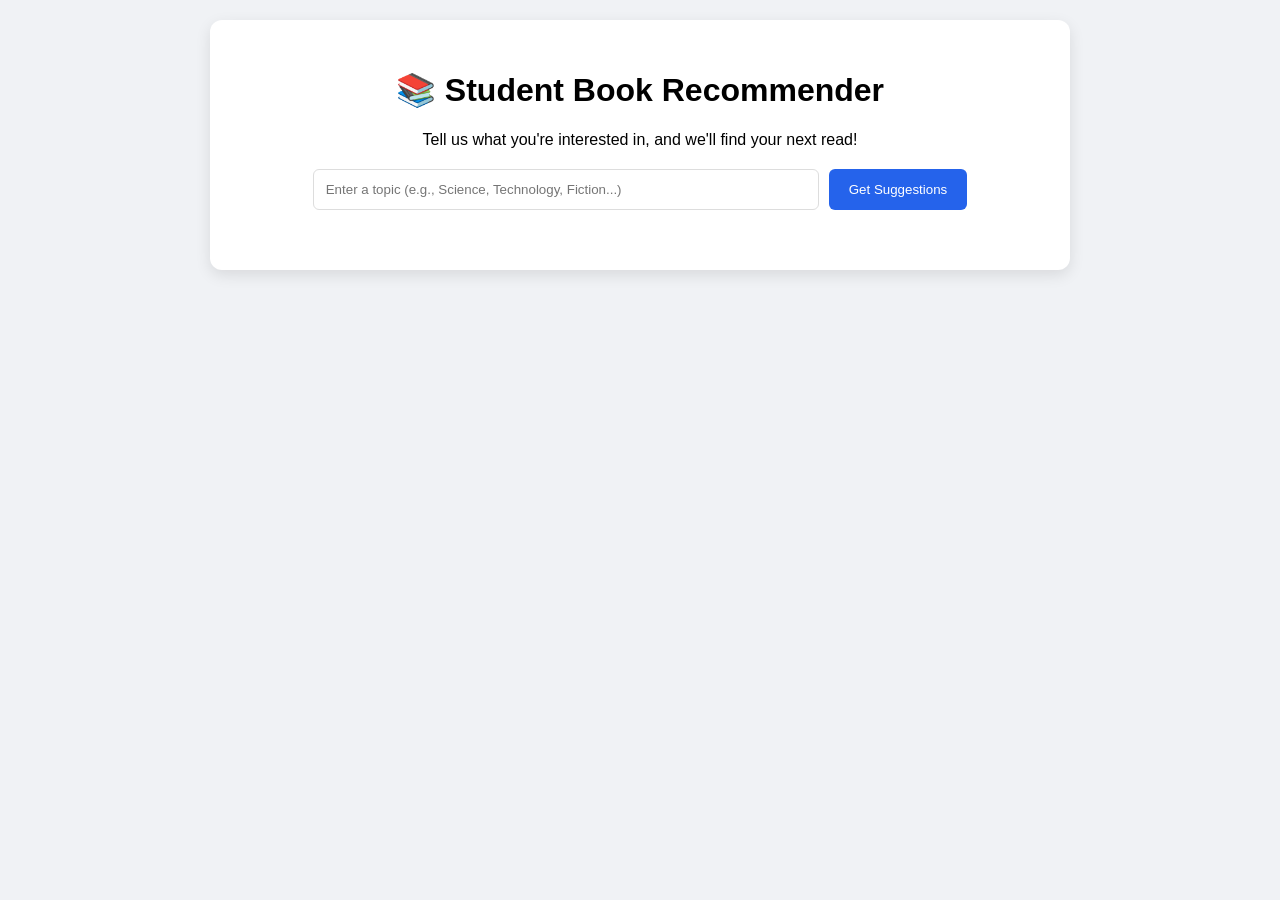
==== index.html @ beed2631 "Add files via upload" ====
<!DOCTYPE html>
<html lang="en">
<head>
    <meta charset="UTF-8">
    <meta name="viewport" content="width=device-width, initial-scale=1.0">
    <title>Student Book Recommender</title>
    <link rel="stylesheet" href="styles.css">
</head>
<body>
    <div class="container">
        <header>
            <h1>📚 Student Book Recommender</h1>
            <p>Tell us what you're interested in, and we'll find your next read!</p>
        </header>

        <div class="search-section">
            <input type="text" id="interestInput" placeholder="Enter a topic (e.g., Science, Technology, Fiction...)">
            <button onclick="getRecommendations()">Get Suggestions</button>
        </div>

        <div id="results" class="results-grid">
            <!-- Recommendations will appear here -->
        </div>
    </div>
    <script src="app.js"></script>
</body>
</html>
---- styles.css ----
body {
    font-family: 'Segoe UI', sans-serif;
    background-color: #f0f2f5;
    margin: 0;
    padding: 20px;
    display: flex;
    justify-content: center;
}

.container {
    max-width: 800px;
    width: 100%;
    background: white;
    padding: 30px;
    border-radius: 12px;
    box-shadow: 0 5px 15px rgba(0,0,0,0.1);
}

header { text-align: center; margin-bottom: 20px; }

.search-section {
    display: flex;
    justify-content: center;
    gap: 10px;
    margin-bottom: 30px;
}

input {
    padding: 12px;
    width: 60%;
    border: 1px solid #ddd;
    border-radius: 6px;
}

button {
    padding: 12px 20px;
    background-color: #2563eb;
    color: white;
    border: none;
    border-radius: 6px;
    cursor: pointer;
}

button:hover { background-color: #1d4ed8; }

.results-grid {
    display: grid;
    grid-template-columns: repeat(auto-fit, minmax(250px, 1fr));
    gap: 20px;
}

.card {
    background: #f9fafb;
    padding: 15px;
    border-left: 5px solid #2563eb;
    border-radius: 6px;
    box-shadow: 0 2px 4px rgba(0,0,0,0.05);
}
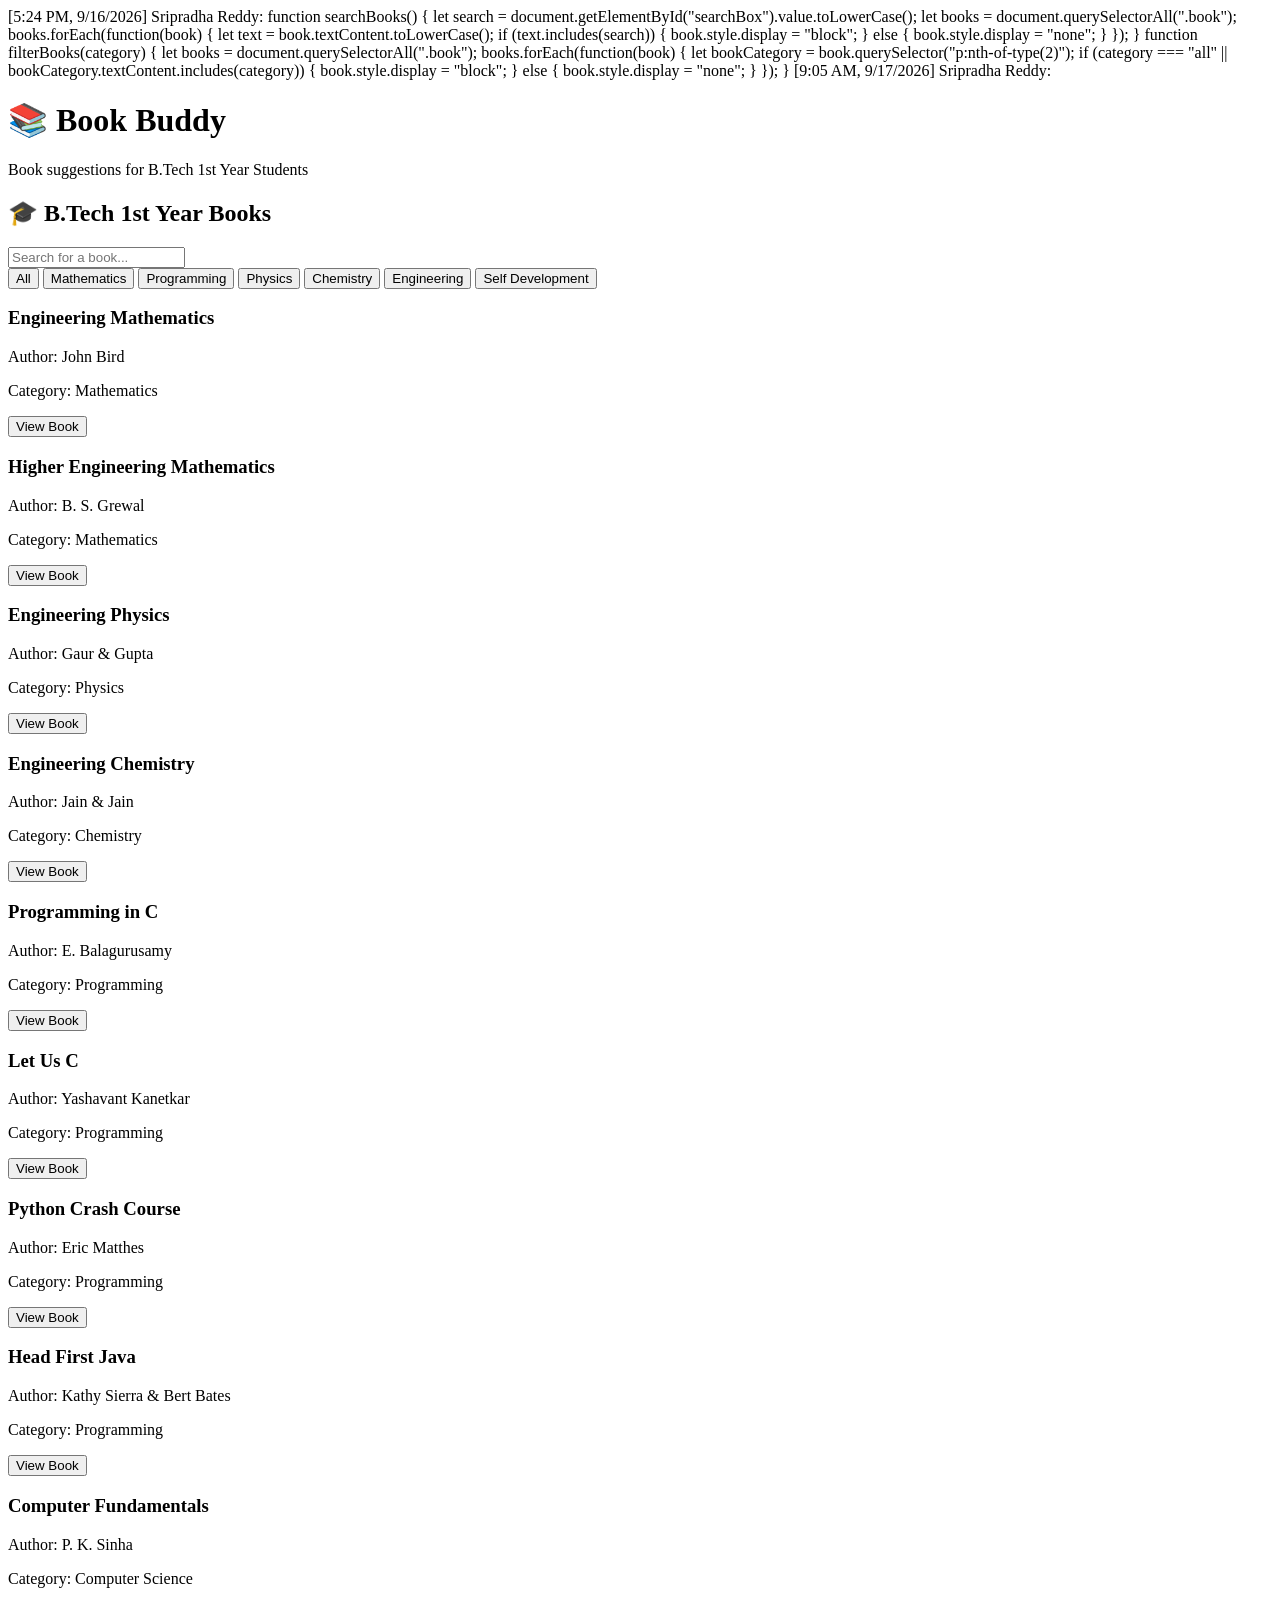
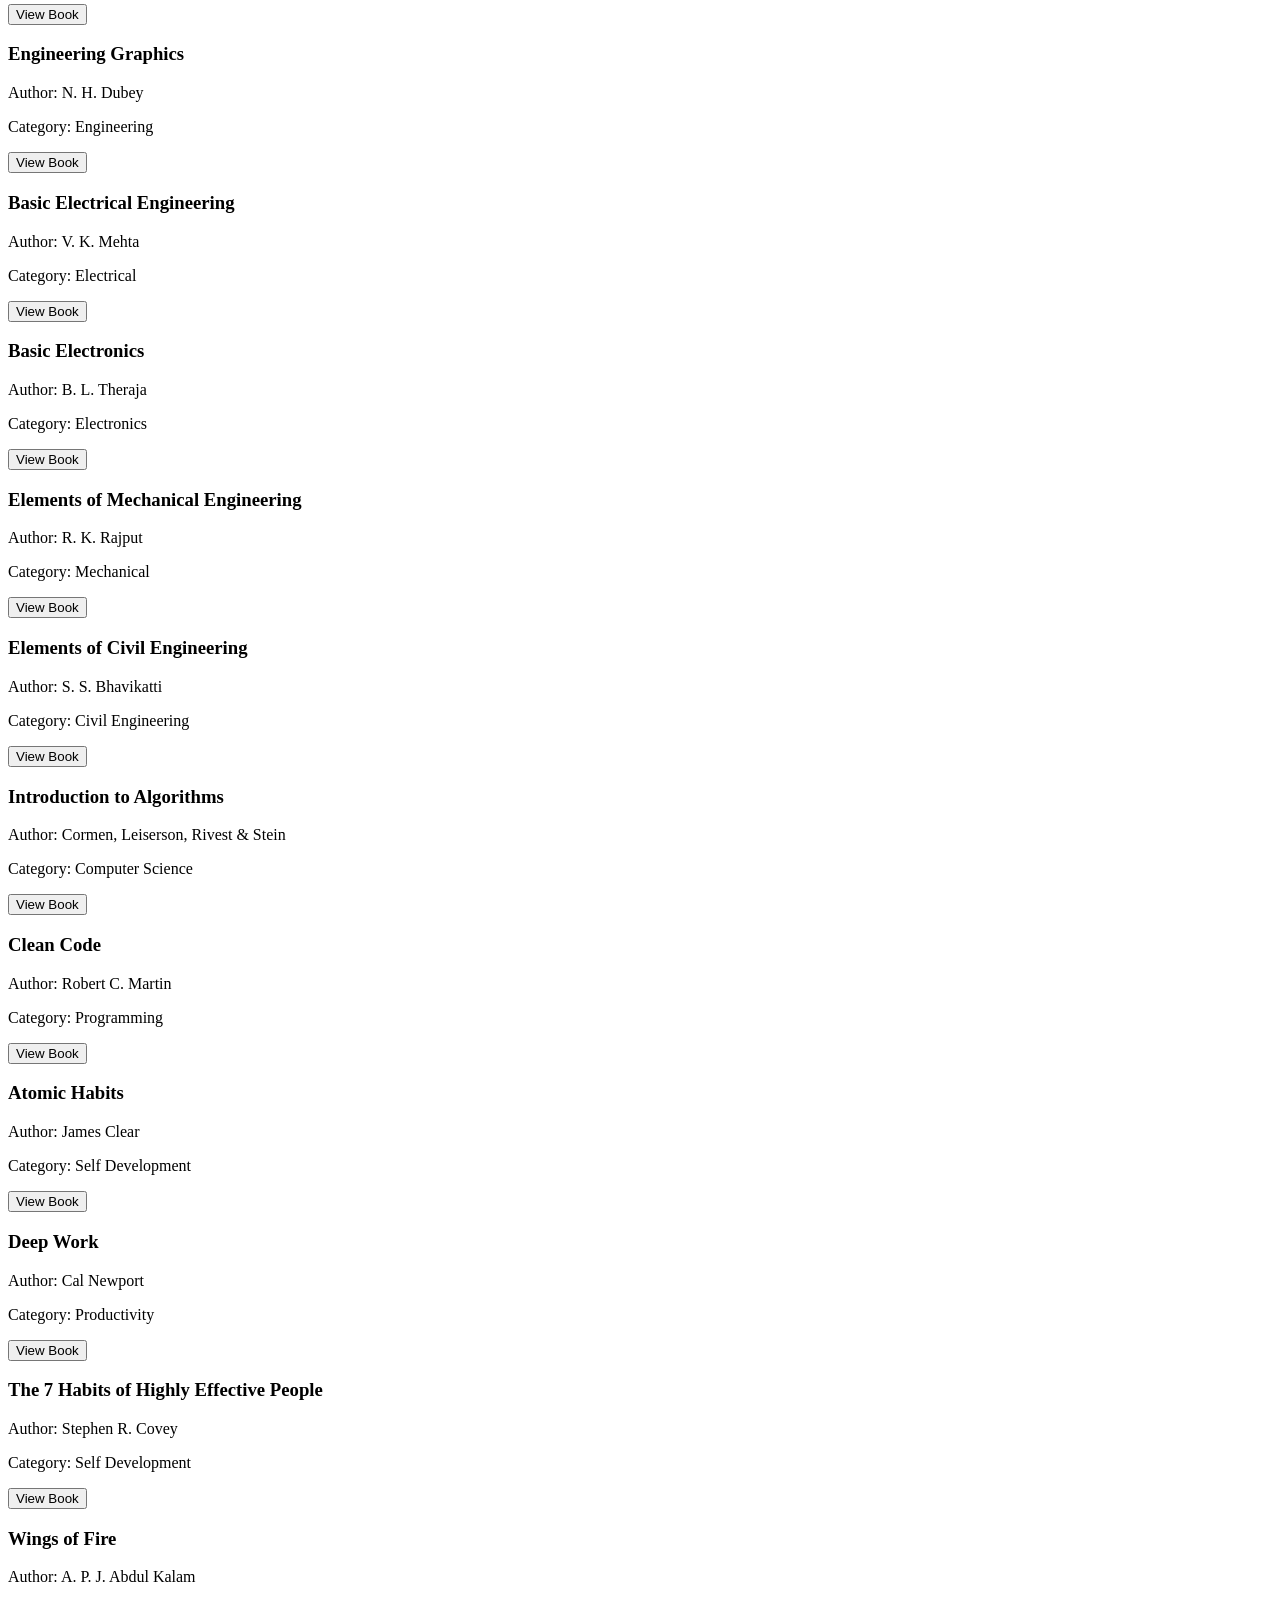
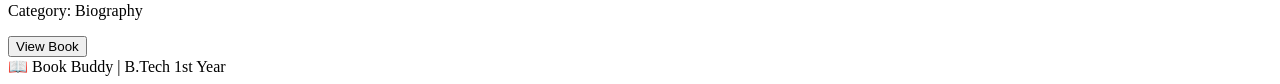
==== commit 596cb0ab: "Revise title and implement book search/filter features Updated the title and header for the Book Bud" ====
--- a/index.html
+++ b/index.html
@@ -1,27 +1,217 @@
-<!DOCTYPE html>
-<html lang="en">
+[5:24 PM, 9/16/2026] Sripradha Reddy: function searchBooks() {
+    let search = document.getElementById("searchBox").value.toLowerCase();
+    let books = document.querySelectorAll(".book");
+
+    books.forEach(function(book) {
+        let text = book.textContent.toLowerCase();
+
+        if (text.includes(search)) {
+            book.style.display = "block";
+        } else {
+            book.style.display = "none";
+        }
+    });
+}
+
+function filterBooks(category) {
+    let books = document.querySelectorAll(".book");
+
+    books.forEach(function(book) {
+        let bookCategory = book.querySelector("p:nth-of-type(2)");
+
+        if (category === "all" || bookCategory.textContent.includes(category)) {
+            book.style.display = "block";
+        } else {
+            book.style.display = "none";
+        }
+    });
+}
+[9:05 AM, 9/17/2026] Sripradha Reddy: <!DOCTYPE html>
+<html>
 <head>
-    <meta charset="UTF-8">
-    <meta name="viewport" content="width=device-width, initial-scale=1.0">
-    <title>Student Book Recommender</title>
-    <link rel="stylesheet" href="styles.css">
+    <title>Book Buddy</title>
+    <link rel="stylesheet" href="style.css">
 </head>
+
 <body>
-    <div class="container">
-        <header>
-            <h1>📚 Student Book Recommender</h1>
-            <p>Tell us what you're interested in, and we'll find your next read!</p>
-        </header>
-
-        <div class="search-section">
-            <input type="text" id="interestInput" placeholder="Enter a topic (e.g., Science, Technology, Fiction...)">
-            <button onclick="getRecommendations()">Get Suggestions</button>
-        </div>
-
-        <div id="results" class="results-grid">
-            <!-- Recommendations will appear here -->
-        </div>
+
+<header>
+    <h1>📚 Book Buddy</h1>
+    <p>Book suggestions for B.Tech 1st Year Students</p>
+</header>
+
+<main>
+
+    <h2>🎓 B.Tech 1st Year Books</h2>
+
+    <input
+        type="text"
+        id="searchBox"
+        placeholder="Search for a book..."
+        onkeyup="searchBooks()"
+    >
+
+    <div class="categories">
+        <button onclick="filterBooks('all')">All</button>
+        <button onclick="filterBooks('Mathematics')">Mathematics</button>
+        <button onclick="filterBooks('Programming')">Programming</button>
+        <button onclick="filterBooks('Physics')">Physics</button>
+        <button onclick="filterBooks('Chemistry')">Chemistry</button>
+        <button onclick="filterBooks('Engineering')">Engineering</button>
+        <button onclick="filterBooks('Self Development')">Self Development</button>
     </div>
-    <script src="app.js"></script>
+
+    <div class="books">
+
+        <div class="book">
+            <h3>Engineering Mathematics</h3>
+            <p>Author: John Bird</p>
+            <p>Category: Mathematics</p>
+            <button>View Book</button>
+        </div>
+
+        <div class="book">
+            <h3>Higher Engineering Mathematics</h3>
+            <p>Author: B. S. Grewal</p>
+            <p>Category: Mathematics</p>
+            <button>View Book</button>
+        </div>
+
+        <div class="book">
+            <h3>Engineering Physics</h3>
+            <p>Author: Gaur & Gupta</p>
+            <p>Category: Physics</p>
+            <button>View Book</button>
+        </div>
+
+        <div class="book">
+            <h3>Engineering Chemistry</h3>
+            <p>Author: Jain & Jain</p>
+            <p>Category: Chemistry</p>
+            <button>View Book</button>
+        </div>
+
+        <div class="book">
+            <h3>Programming in C</h3>
+            <p>Author: E. Balagurusamy</p>
+            <p>Category: Programming</p>
+            <button>View Book</button>
+        </div>
+
+        <div class="book">
+            <h3>Let Us C</h3>
+            <p>Author: Yashavant Kanetkar</p>
+            <p>Category: Programming</p>
+            <button>View Book</button>
+        </div>
+
+        <div class="book">
+            <h3>Python Crash Course</h3>
+            <p>Author: Eric Matthes</p>
+            <p>Category: Programming</p>
+            <button>View Book</button>
+        </div>
+
+        <div class="book">
+            <h3>Head First Java</h3>
+            <p>Author: Kathy Sierra & Bert Bates</p>
+            <p>Category: Programming</p>
+            <button>View Book</button>
+        </div>
+
+        <div class="book">
+            <h3>Computer Fundamentals</h3>
+            <p>Author: P. K. Sinha</p>
+            <p>Category: Computer Science</p>
+            <button>View Book</button>
+        </div>
+
+        <div class="book">
+            <h3>Engineering Graphics</h3>
+            <p>Author: N. H. Dubey</p>
+            <p>Category: Engineering</p>
+            <button>View Book</button>
+        </div>
+
+        <div class="book">
+            <h3>Basic Electrical Engineering</h3>
+            <p>Author: V. K. Mehta</p>
+            <p>Category: Electrical</p>
+            <button>View Book</button>
+        </div>
+
+        <div class="book">
+            <h3>Basic Electronics</h3>
+            <p>Author: B. L. Theraja</p>
+            <p>Category: Electronics</p>
+            <button>View Book</button>
+        </div>
+
+        <div class="book">
+            <h3>Elements of Mechanical Engineering</h3>
+            <p>Author: R. K. Rajput</p>
+            <p>Category: Mechanical</p>
+            <button>View Book</button>
+        </div>
+
+        <div class="book">
+            <h3>Elements of Civil Engineering</h3>
+            <p>Author: S. S. Bhavikatti</p>
+            <p>Category: Civil Engineering</p>
+            <button>View Book</button>
+        </div>
+
+        <div class="book">
+            <h3>Introduction to Algorithms</h3>
+            <p>Author: Cormen, Leiserson, Rivest & Stein</p>
+            <p>Category: Computer Science</p>
+            <button>View Book</button>
+        </div>
+
+        <div class="book">
+            <h3>Clean Code</h3>
+            <p>Author: Robert C. Martin</p>
+            <p>Category: Programming</p>
+            <button>View Book</button>
+        </div>
+
+        <div class="book">
+            <h3>Atomic Habits</h3>
+            <p>Author: James Clear</p>
+            <p>Category: Self Development</p>
+            <button>View Book</button>
+        </div>
+
+        <div class="book">
+            <h3>Deep Work</h3>
+            <p>Author: Cal Newport</p>
+            <p>Category: Productivity</p>
+            <button>View Book</button>
+        </div>
+
+        <div class="book">
+            <h3>The 7 Habits of Highly Effective People</h3>
+            <p>Author: Stephen R. Covey</p>
+            <p>Category: Self Development</p>
+            <button>View Book</button>
+        </div>
+
+        <div class="book">
+            <h3>Wings of Fire</h3>
+            <p>Author: A. P. J. Abdul Kalam</p>
+            <p>Category: Biography</p>
+            <button>View Book</button>
+        </div>
+
+    </div>
+
+</main>
+
+<footer>
+    📖 Book Buddy | B.Tech 1st Year
+</footer>
+
+<script src="app.js"></script>
+
 </body>
 </html>
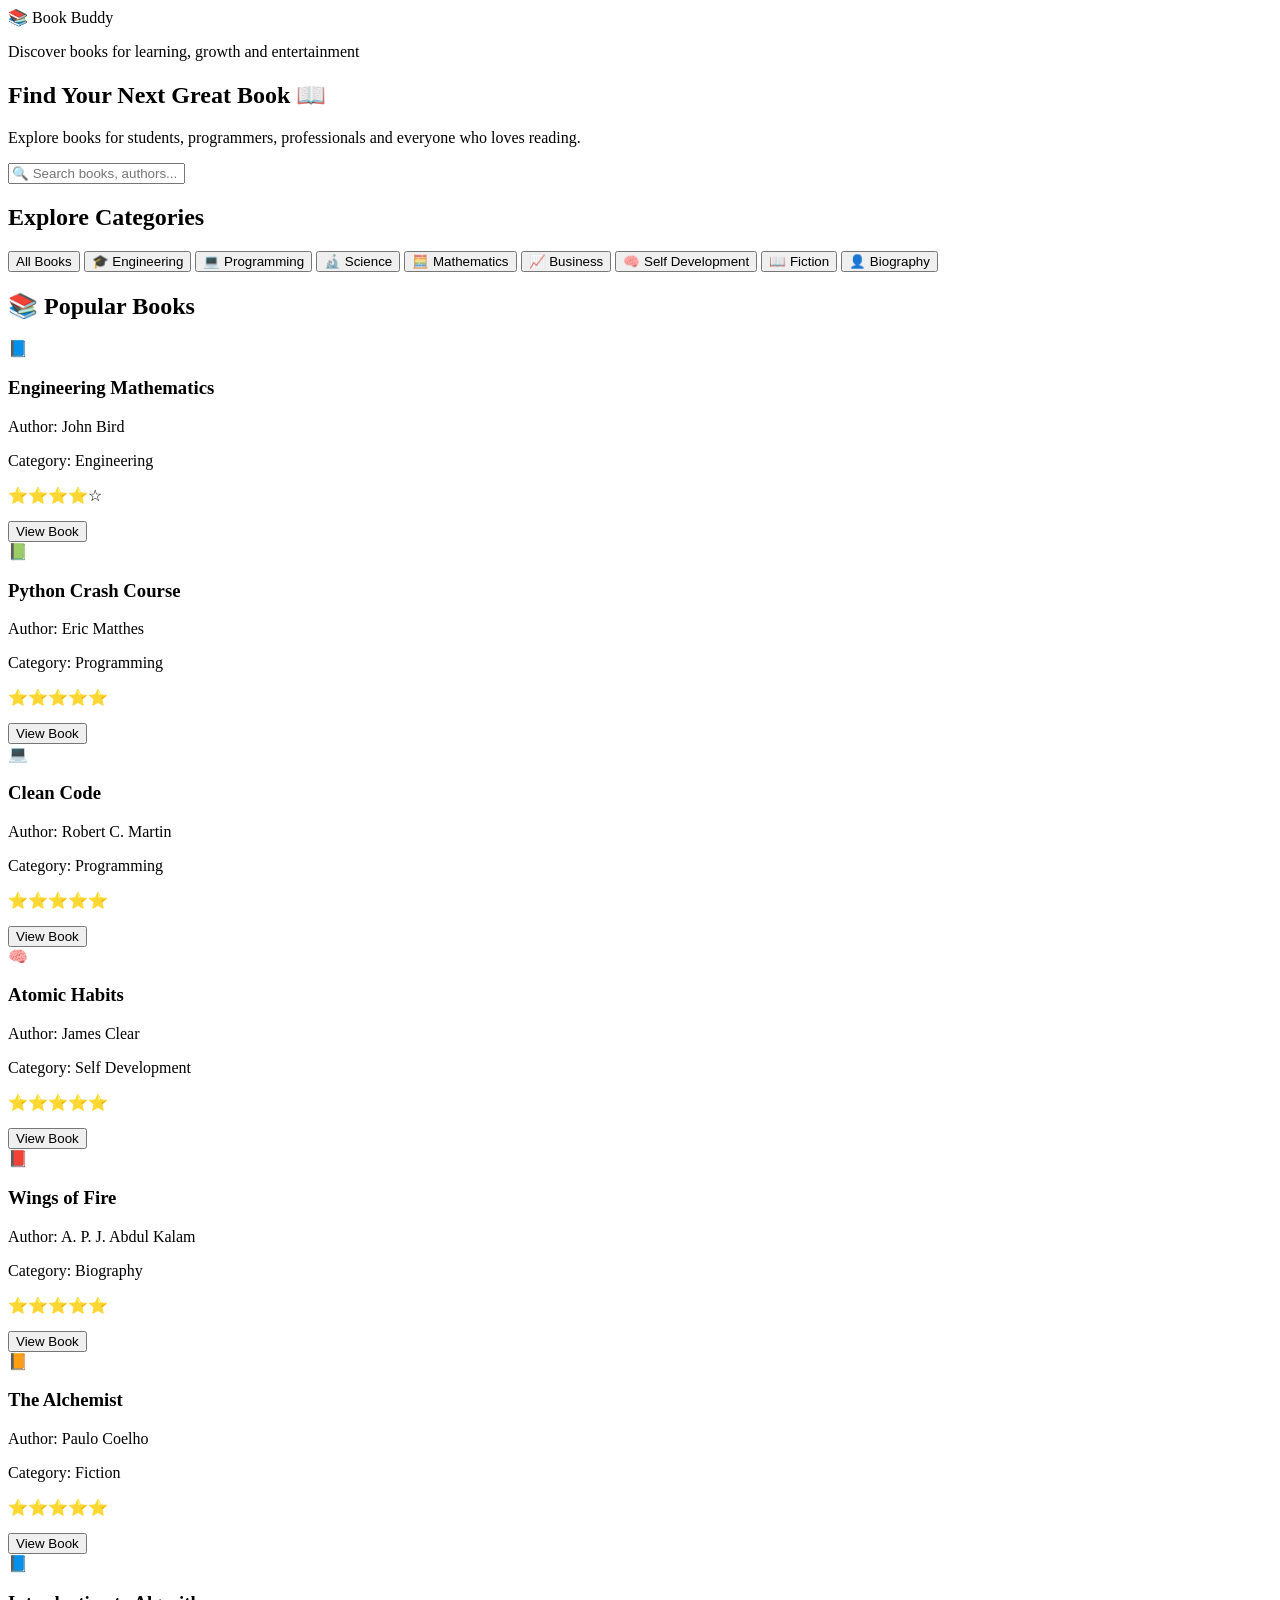
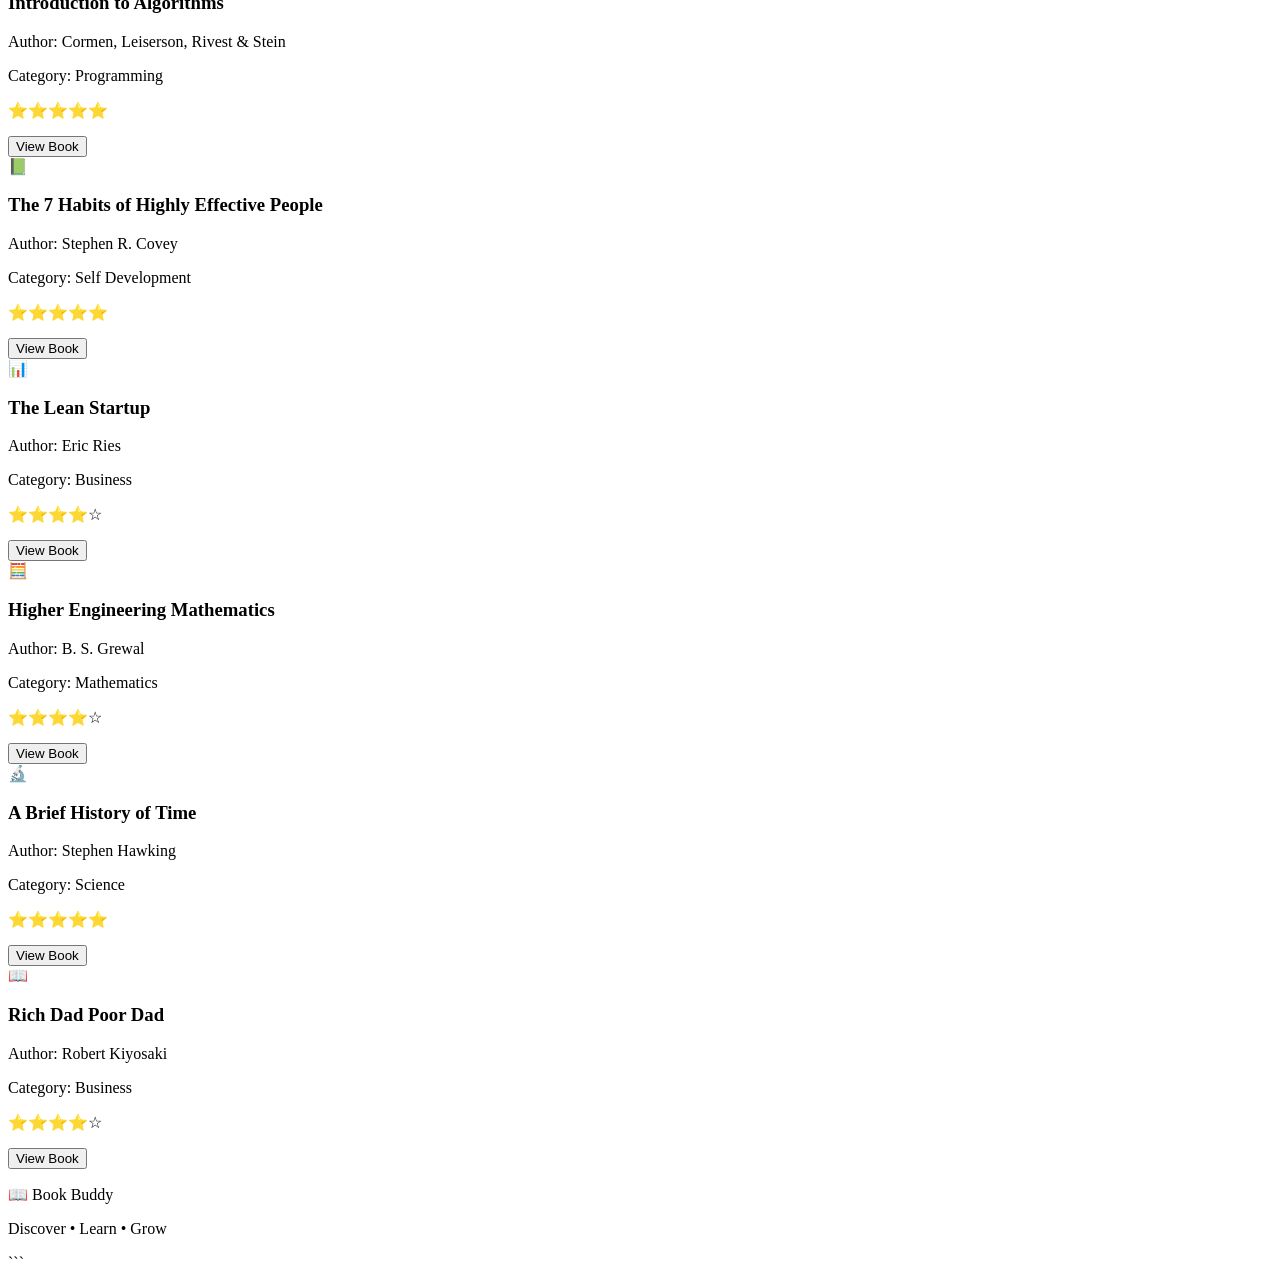
==== commit e88021db: "Add files via upload" ====
--- a/index.html
+++ b/index.html
@@ -1,217 +1,573 @@
-[5:24 PM, 9/16/2026] Sripradha Reddy: function searchBooks() {
-    let search = document.getElementById("searchBox").value.toLowerCase();
-    let books = document.querySelectorAll(".book");
-
-    books.forEach(function(book) {
-        let text = book.textContent.toLowerCase();
-
-        if (text.includes(search)) {
-            book.style.display = "block";
-        } else {
-            book.style.display = "none";
-        }
-    });
-}
-
-function filterBooks(category) {
-    let books = document.querySelectorAll(".book");
-
-    books.forEach(function(book) {
-        let bookCategory = book.querySelector("p:nth-of-type(2)");
-
-        if (category === "all" || bookCategory.textContent.includes(category)) {
-            book.style.display = "block";
-        } else {
-            book.style.display = "none";
-        }
-    });
-}
-[9:05 AM, 9/17/2026] Sripradha Reddy: <!DOCTYPE html>
-<html>
+<!DOCTYPE html>
+
+<html lang="en">
+
 <head>
-    <title>Book Buddy</title>
-    <link rel="stylesheet" href="style.css">
+
+<meta charset="UTF-8">
+
+<meta name="viewport" content="width=device-width, initial-scale=1.0">
+
+<title>Book Buddy - Discover Your Next Book</title>
+
+<link rel="stylesheet" href="style.css">
+
 </head>
 
 <body>
 
+<!-- ================= HEADER ================= -->
+
 <header>
-    <h1>📚 Book Buddy</h1>
-    <p>Book suggestions for B.Tech 1st Year Students</p>
+
+<div class="logo">
+    📚 Book Buddy
+</div>
+
+<p>
+    Discover books for learning, growth and entertainment
+</p>
+
 </header>
 
+
+
+
+<!-- ================= MAIN ================= -->
+
 <main>
 
-    <h2>🎓 B.Tech 1st Year Books</h2>
+<!-- HERO SECTION -->
+
+<section class="hero">
+
+    <h1>
+        Find Your Next Great Book 📖
+    </h1>
+
+    <p>
+        Explore books for students, programmers, professionals
+        and everyone who loves reading.
+    </p>
+
+</section>
+
+
+
+<!-- SEARCH -->
+
+<section class="search-section">
 
     <input
         type="text"
         id="searchBox"
-        placeholder="Search for a book..."
+        placeholder="🔍 Search books, authors..."
         onkeyup="searchBooks()"
     >
 
+</section>
+
+
+
+<!-- CATEGORIES -->
+
+<section>
+
+    <h2>Explore Categories</h2>
+
+
     <div class="categories">
-        <button onclick="filterBooks('all')">All</button>
-        <button onclick="filterBooks('Mathematics')">Mathematics</button>
-        <button onclick="filterBooks('Programming')">Programming</button>
-        <button onclick="filterBooks('Physics')">Physics</button>
-        <button onclick="filterBooks('Chemistry')">Chemistry</button>
-        <button onclick="filterBooks('Engineering')">Engineering</button>
-        <button onclick="filterBooks('Self Development')">Self Development</button>
+
+        <button onclick="filterBooks('all')">
+            All Books
+        </button>
+
+        <button onclick="filterBooks('Engineering')">
+            🎓 Engineering
+        </button>
+
+        <button onclick="filterBooks('Programming')">
+            💻 Programming
+        </button>
+
+        <button onclick="filterBooks('Science')">
+            🔬 Science
+        </button>
+
+        <button onclick="filterBooks('Mathematics')">
+            🧮 Mathematics
+        </button>
+
+        <button onclick="filterBooks('Business')">
+            📈 Business
+        </button>
+
+        <button onclick="filterBooks('Self Development')">
+            🧠 Self Development
+        </button>
+
+        <button onclick="filterBooks('Fiction')">
+            📖 Fiction
+        </button>
+
+        <button onclick="filterBooks('Biography')">
+            👤 Biography
+        </button>
+
     </div>
 
+</section>
+
+
+
+<!-- BOOK SECTION -->
+
+<section>
+
+    <h2>📚 Popular Books</h2>
+
+
     <div class="books">
 
-        <div class="book">
-            <h3>Engineering Mathematics</h3>
-            <p>Author: John Bird</p>
-            <p>Category: Mathematics</p>
-            <button>View Book</button>
-        </div>
-
-        <div class="book">
-            <h3>Higher Engineering Mathematics</h3>
-            <p>Author: B. S. Grewal</p>
-            <p>Category: Mathematics</p>
-            <button>View Book</button>
-        </div>
-
-        <div class="book">
-            <h3>Engineering Physics</h3>
-            <p>Author: Gaur & Gupta</p>
-            <p>Category: Physics</p>
-            <button>View Book</button>
-        </div>
-
-        <div class="book">
-            <h3>Engineering Chemistry</h3>
-            <p>Author: Jain & Jain</p>
-            <p>Category: Chemistry</p>
-            <button>View Book</button>
-        </div>
-
-        <div class="book">
-            <h3>Programming in C</h3>
-            <p>Author: E. Balagurusamy</p>
-            <p>Category: Programming</p>
-            <button>View Book</button>
-        </div>
-
-        <div class="book">
-            <h3>Let Us C</h3>
-            <p>Author: Yashavant Kanetkar</p>
-            <p>Category: Programming</p>
-            <button>View Book</button>
-        </div>
-
-        <div class="book">
-            <h3>Python Crash Course</h3>
-            <p>Author: Eric Matthes</p>
-            <p>Category: Programming</p>
-            <button>View Book</button>
-        </div>
-
-        <div class="book">
-            <h3>Head First Java</h3>
-            <p>Author: Kathy Sierra & Bert Bates</p>
-            <p>Category: Programming</p>
-            <button>View Book</button>
-        </div>
-
-        <div class="book">
-            <h3>Computer Fundamentals</h3>
-            <p>Author: P. K. Sinha</p>
-            <p>Category: Computer Science</p>
-            <button>View Book</button>
-        </div>
-
-        <div class="book">
-            <h3>Engineering Graphics</h3>
-            <p>Author: N. H. Dubey</p>
-            <p>Category: Engineering</p>
-            <button>View Book</button>
-        </div>
-
-        <div class="book">
-            <h3>Basic Electrical Engineering</h3>
-            <p>Author: V. K. Mehta</p>
-            <p>Category: Electrical</p>
-            <button>View Book</button>
-        </div>
-
-        <div class="book">
-            <h3>Basic Electronics</h3>
-            <p>Author: B. L. Theraja</p>
-            <p>Category: Electronics</p>
-            <button>View Book</button>
-        </div>
-
-        <div class="book">
-            <h3>Elements of Mechanical Engineering</h3>
-            <p>Author: R. K. Rajput</p>
-            <p>Category: Mechanical</p>
-            <button>View Book</button>
-        </div>
-
-        <div class="book">
-            <h3>Elements of Civil Engineering</h3>
-            <p>Author: S. S. Bhavikatti</p>
-            <p>Category: Civil Engineering</p>
-            <button>View Book</button>
-        </div>
-
-        <div class="book">
-            <h3>Introduction to Algorithms</h3>
-            <p>Author: Cormen, Leiserson, Rivest & Stein</p>
-            <p>Category: Computer Science</p>
-            <button>View Book</button>
-        </div>
-
-        <div class="book">
-            <h3>Clean Code</h3>
-            <p>Author: Robert C. Martin</p>
-            <p>Category: Programming</p>
-            <button>View Book</button>
-        </div>
-
-        <div class="book">
-            <h3>Atomic Habits</h3>
-            <p>Author: James Clear</p>
-            <p>Category: Self Development</p>
-            <button>View Book</button>
-        </div>
-
-        <div class="book">
-            <h3>Deep Work</h3>
-            <p>Author: Cal Newport</p>
-            <p>Category: Productivity</p>
-            <button>View Book</button>
-        </div>
-
-        <div class="book">
-            <h3>The 7 Habits of Highly Effective People</h3>
-            <p>Author: Stephen R. Covey</p>
-            <p>Category: Self Development</p>
-            <button>View Book</button>
-        </div>
-
-        <div class="book">
-            <h3>Wings of Fire</h3>
-            <p>Author: A. P. J. Abdul Kalam</p>
-            <p>Category: Biography</p>
-            <button>View Book</button>
-        </div>
+
+
+        <!-- BOOK 1 -->
+
+        <div class="book">
+
+            <div class="book-icon">
+                📘
+            </div>
+
+            <h3>
+                Engineering Mathematics
+            </h3>
+
+            <p>
+                Author: John Bird
+            </p>
+
+            <p>
+                Category: Engineering
+            </p>
+
+            <p class="rating">
+                ⭐⭐⭐⭐☆
+            </p>
+
+            <a href="book.html?id=engineering-mathematics">
+                <button>
+                    View Book
+                </button>
+            </a>
+
+        </div>
+
+
+
+        <!-- BOOK 2 -->
+
+        <div class="book">
+
+            <div class="book-icon">
+                📗
+            </div>
+
+            <h3>
+                Python Crash Course
+            </h3>
+
+            <p>
+                Author: Eric Matthes
+            </p>
+
+            <p>
+                Category: Programming
+            </p>
+
+            <p class="rating">
+                ⭐⭐⭐⭐⭐
+            </p>
+
+            <a href="book.html?id=python-crash-course">
+                <button>
+                    View Book
+                </button>
+            </a>
+
+        </div>
+
+
+
+        <!-- BOOK 3 -->
+
+        <div class="book">
+
+            <div class="book-icon">
+                💻
+            </div>
+
+            <h3>
+                Clean Code
+            </h3>
+
+            <p>
+                Author: Robert C. Martin
+            </p>
+
+            <p>
+                Category: Programming
+            </p>
+
+            <p class="rating">
+                ⭐⭐⭐⭐⭐
+            </p>
+
+            <a href="book.html?id=clean-code">
+                <button>
+                    View Book
+                </button>
+            </a>
+
+        </div>
+
+
+
+        <!-- BOOK 4 -->
+
+        <div class="book">
+
+            <div class="book-icon">
+                🧠
+            </div>
+
+            <h3>
+                Atomic Habits
+            </h3>
+
+            <p>
+                Author: James Clear
+            </p>
+
+            <p>
+                Category: Self Development
+            </p>
+
+            <p class="rating">
+                ⭐⭐⭐⭐⭐
+            </p>
+
+            <a href="book.html?id=atomic-habits">
+                <button>
+                    View Book
+                </button>
+            </a>
+
+        </div>
+
+
+
+        <!-- BOOK 5 -->
+
+        <div class="book">
+
+            <div class="book-icon">
+                📕
+            </div>
+
+            <h3>
+                Wings of Fire
+            </h3>
+
+            <p>
+                Author: A. P. J. Abdul Kalam
+            </p>
+
+            <p>
+                Category: Biography
+            </p>
+
+            <p class="rating">
+                ⭐⭐⭐⭐⭐
+            </p>
+
+            <a href="book.html?id=wings-of-fire">
+                <button>
+                    View Book
+                </button>
+            </a>
+
+        </div>
+
+
+
+        <!-- BOOK 6 -->
+
+        <div class="book">
+
+            <div class="book-icon">
+                📙
+            </div>
+
+            <h3>
+                The Alchemist
+            </h3>
+
+            <p>
+                Author: Paulo Coelho
+            </p>
+
+            <p>
+                Category: Fiction
+            </p>
+
+            <p class="rating">
+                ⭐⭐⭐⭐⭐
+            </p>
+
+            <a href="book.html?id=the-alchemist">
+                <button>
+                    View Book
+                </button>
+            </a>
+
+        </div>
+
+
+
+        <!-- BOOK 7 -->
+
+        <div class="book">
+
+            <div class="book-icon">
+                📘
+            </div>
+
+            <h3>
+                Introduction to Algorithms
+            </h3>
+
+            <p>
+                Author: Cormen, Leiserson, Rivest & Stein
+            </p>
+
+            <p>
+                Category: Programming
+            </p>
+
+            <p class="rating">
+                ⭐⭐⭐⭐⭐
+            </p>
+
+            <a href="book.html?id=introduction-to-algorithms">
+                <button>
+                    View Book
+                </button>
+            </a>
+
+        </div>
+
+
+
+        <!-- BOOK 8 -->
+
+        <div class="book">
+
+            <div class="book-icon">
+                📗
+            </div>
+
+            <h3>
+                The 7 Habits of Highly Effective People
+            </h3>
+
+            <p>
+                Author: Stephen R. Covey
+            </p>
+
+            <p>
+                Category: Self Development
+            </p>
+
+            <p class="rating">
+                ⭐⭐⭐⭐⭐
+            </p>
+
+            <a href="book.html?id=7-habits">
+                <button>
+                    View Book
+                </button>
+            </a>
+
+        </div>
+
+
+
+        <!-- BOOK 9 -->
+
+        <div class="book">
+
+            <div class="book-icon">
+                📊
+            </div>
+
+            <h3>
+                The Lean Startup
+            </h3>
+
+            <p>
+                Author: Eric Ries
+            </p>
+
+            <p>
+                Category: Business
+            </p>
+
+            <p class="rating">
+                ⭐⭐⭐⭐☆
+            </p>
+
+            <a href="book.html?id=lean-startup">
+                <button>
+                    View Book
+                </button>
+            </a>
+
+        </div>
+
+
+
+        <!-- BOOK 10 -->
+
+        <div class="book">
+
+            <div class="book-icon">
+                🧮
+            </div>
+
+            <h3>
+                Higher Engineering Mathematics
+            </h3>
+
+            <p>
+                Author: B. S. Grewal
+            </p>
+
+            <p>
+                Category: Mathematics
+            </p>
+
+            <p class="rating">
+                ⭐⭐⭐⭐☆
+            </p>
+
+            <a href="book.html?id=higher-engineering-mathematics">
+                <button>
+                    View Book
+                </button>
+            </a>
+
+        </div>
+
+
+
+        <!-- BOOK 11 -->
+
+        <div class="book">
+
+            <div class="book-icon">
+                🔬
+            </div>
+
+            <h3>
+                A Brief History of Time
+            </h3>
+
+            <p>
+                Author: Stephen Hawking
+            </p>
+
+            <p>
+                Category: Science
+            </p>
+
+            <p class="rating">
+                ⭐⭐⭐⭐⭐
+            </p>
+
+            <a href="book.html?id=brief-history-of-time">
+                <button>
+                    View Book
+                </button>
+            </a>
+
+        </div>
+
+
+
+        <!-- BOOK 12 -->
+
+        <div class="book">
+
+            <div class="book-icon">
+                📖
+            </div>
+
+            <h3>
+                Rich Dad Poor Dad
+            </h3>
+
+            <p>
+                Author: Robert Kiyosaki
+            </p>
+
+            <p>
+                Category: Business
+            </p>
+
+            <p class="rating">
+                ⭐⭐⭐⭐☆
+            </p>
+
+            <a href="book.html?id=rich-dad-poor-dad">
+                <button>
+                    View Book
+                </button>
+            </a>
+
+        </div>
+
+
 
     </div>
 
+</section>
+
 </main>
 
+
+
+
+<!-- ================= FOOTER ================= -->
+
 <footer>
-    📖 Book Buddy | B.Tech 1st Year
+
+<p>
+    📖 Book Buddy
+</p>
+
+<p>
+    Discover • Learn • Grow
+</p>
+
 </footer>
 
-<script src="app.js"></script>
+
+
+
+<script src="script.js"></script>
 
 </body>
+
 </html>
+```
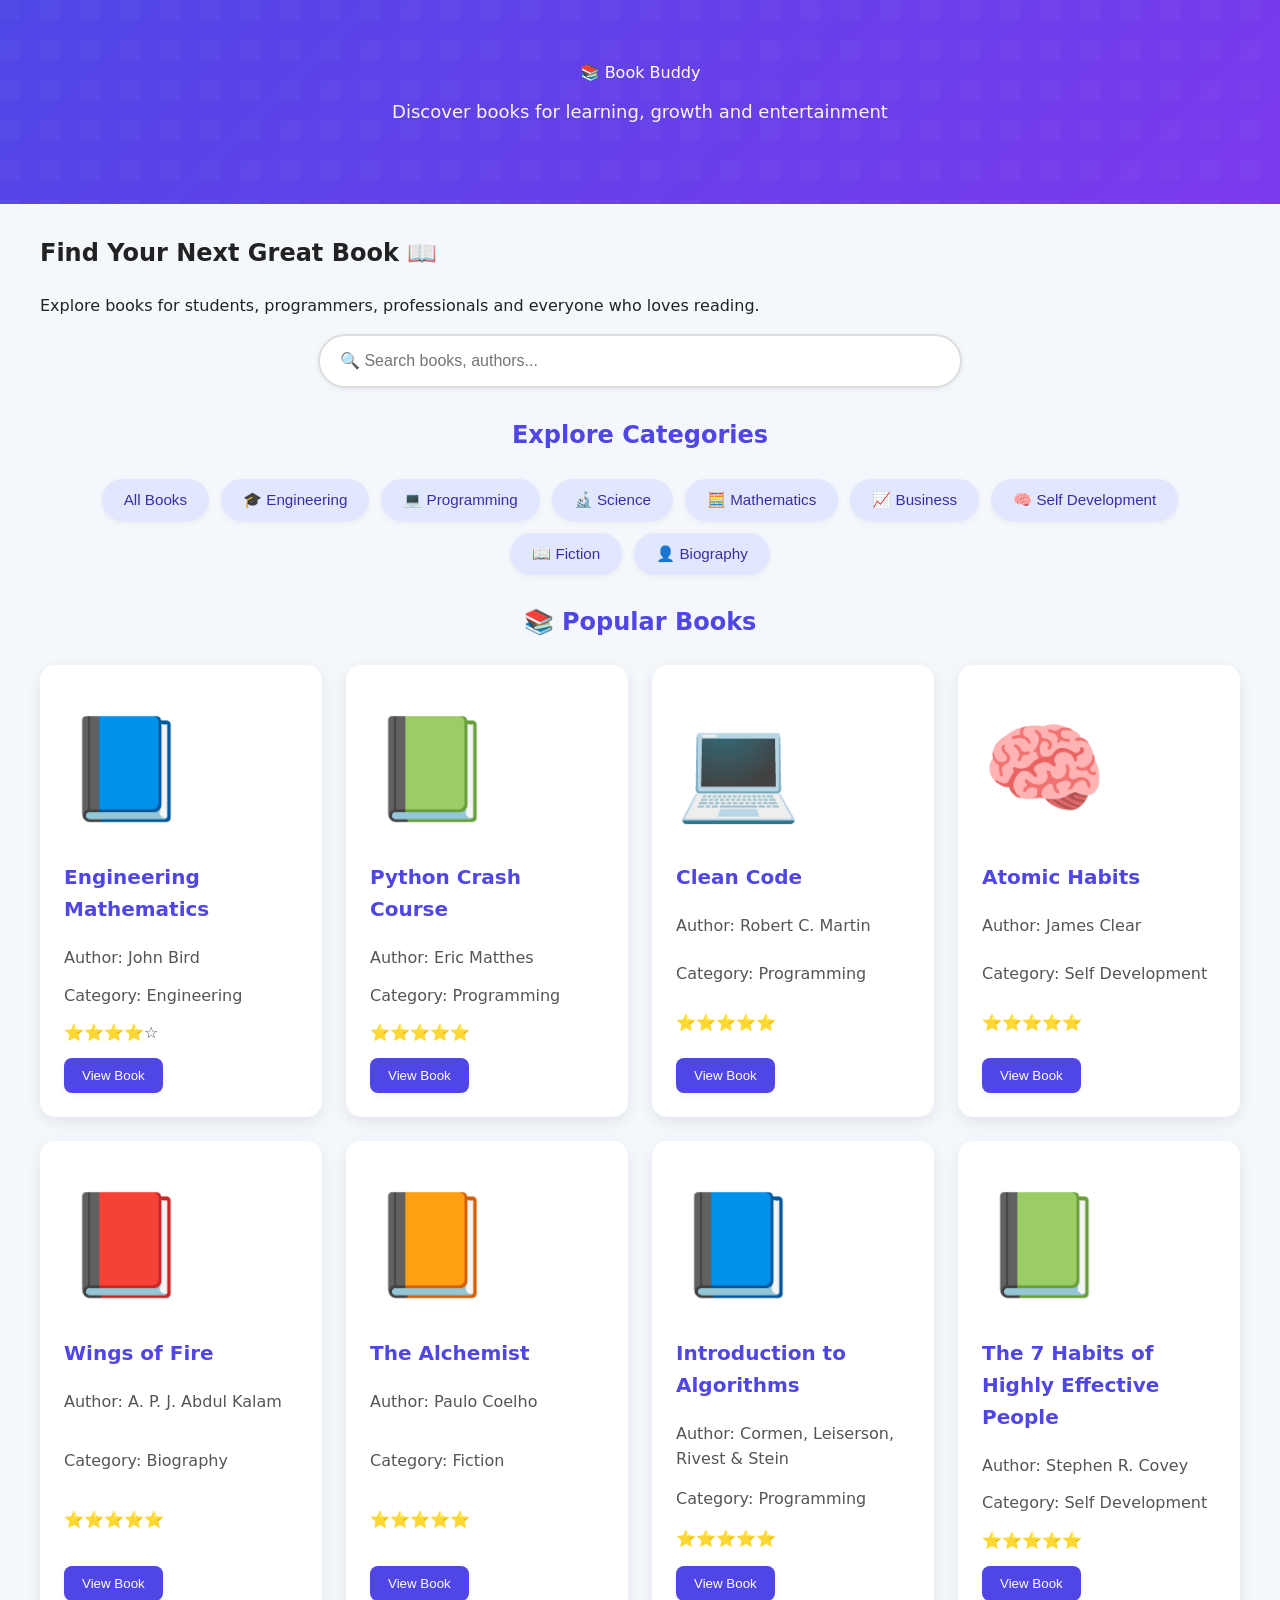
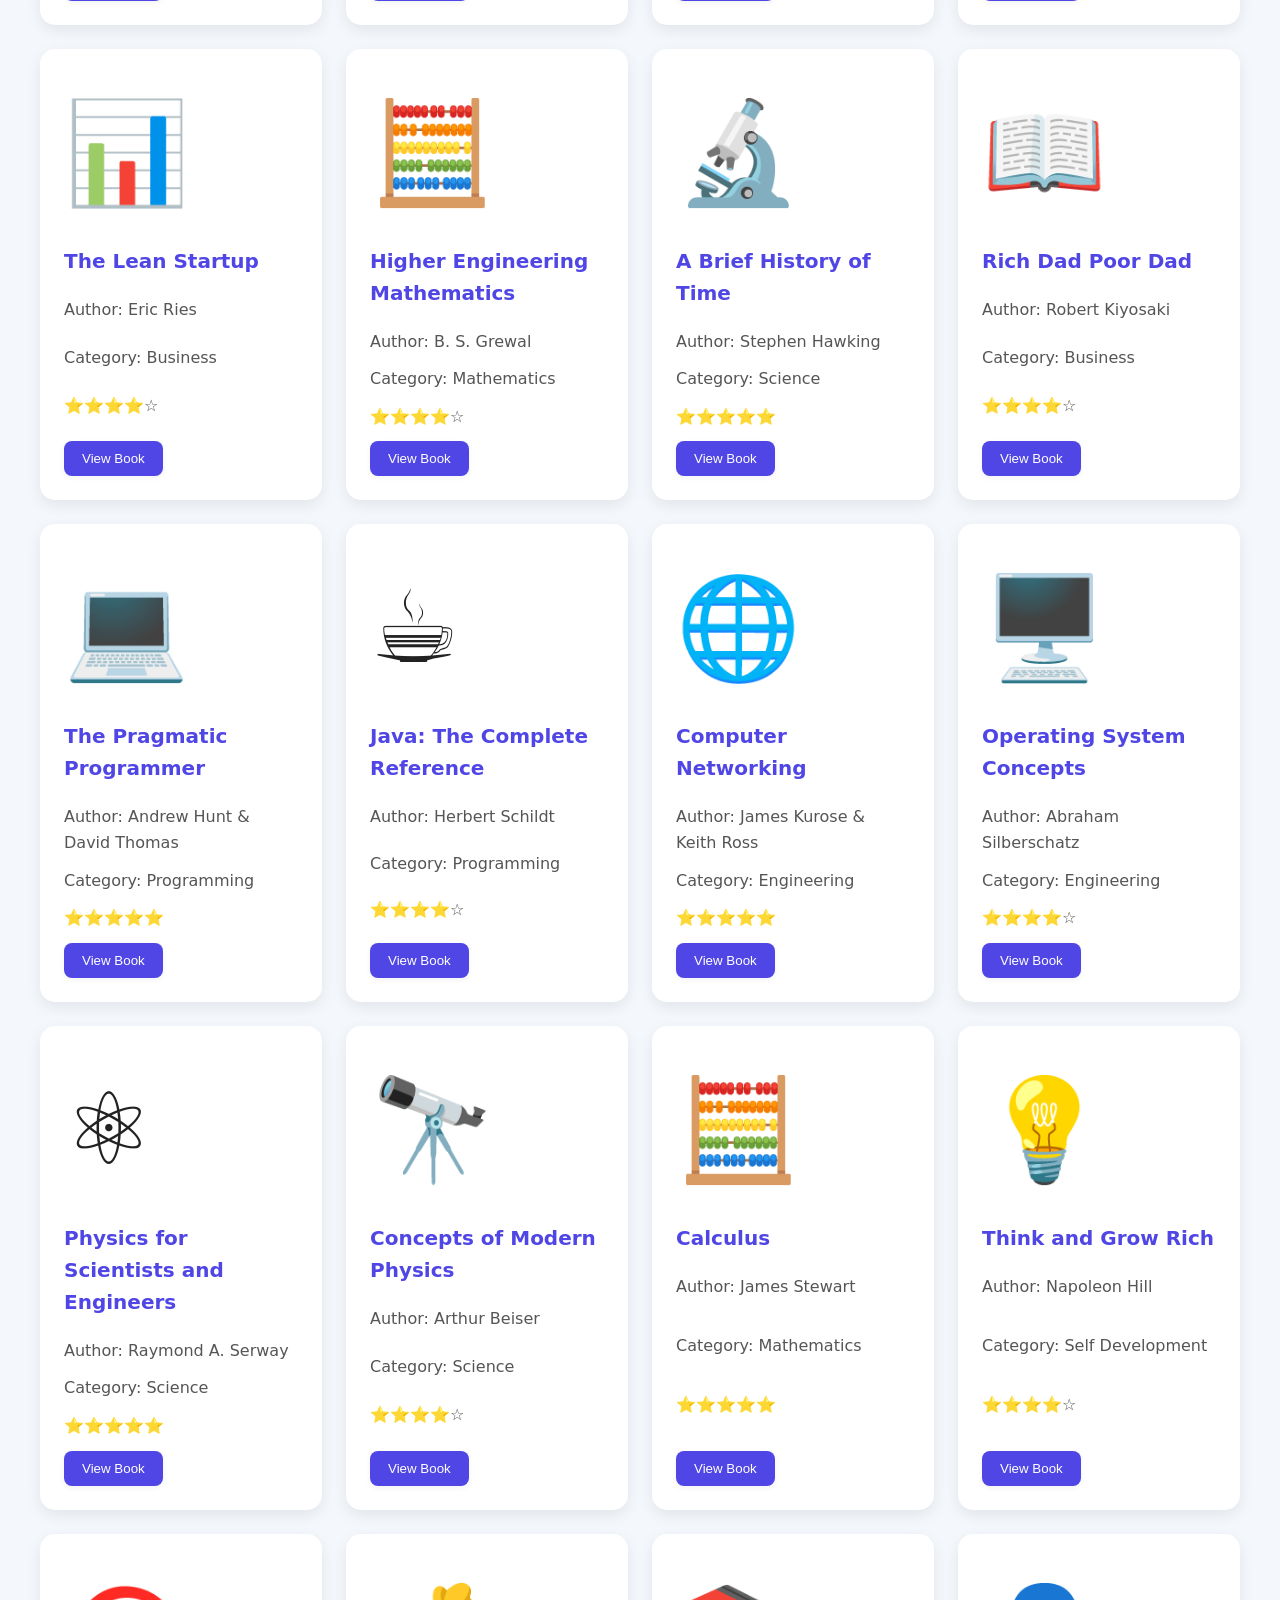
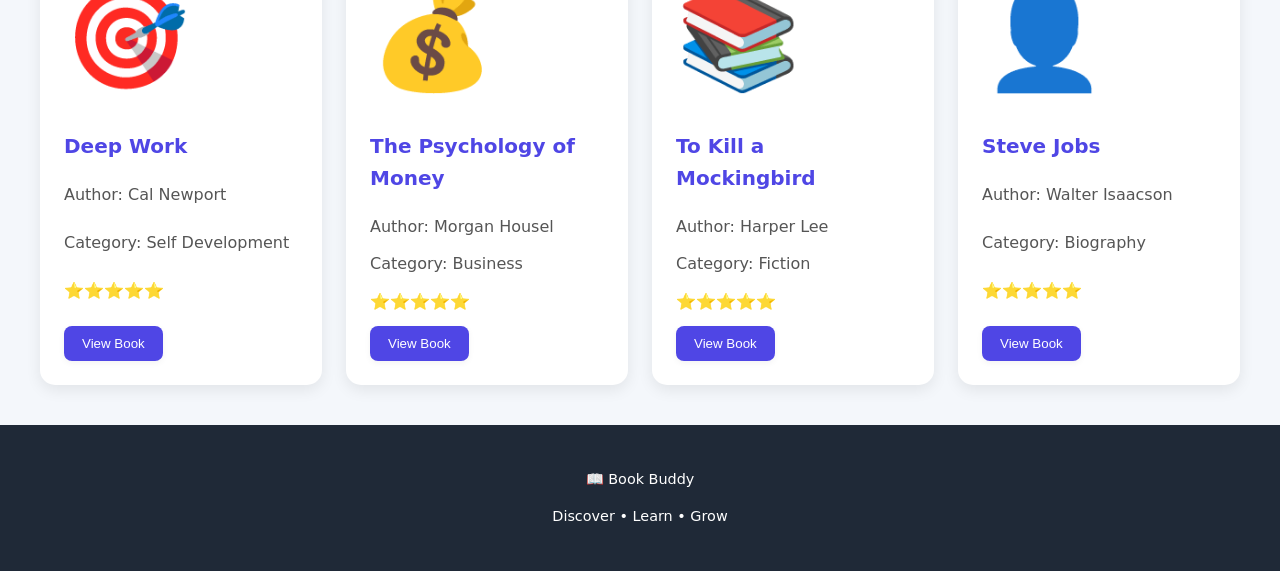
==== commit 77720958: "Add files via upload" ====
--- a/index.html
+++ b/index.html
@@ -14,30 +14,32 @@
 
 </head>
 
+
 <body>
 
+
 <!-- ================= HEADER ================= -->
 
 <header>
 
-<div class="logo">
-    📚 Book Buddy
-</div>
-
-<p>
-    Discover books for learning, growth and entertainment
-</p>
+    <div class="logo">
+        📚 Book Buddy
+    </div>
+
+    <p>
+        Discover books for learning, growth and entertainment
+    </p>
 
 </header>
 
 
 
-
 <!-- ================= MAIN ================= -->
 
 <main>
 
-<!-- HERO SECTION -->
+
+<!-- ================= HERO SECTION ================= -->
 
 <section class="hero">
 
@@ -54,7 +56,7 @@
 
 
 
-<!-- SEARCH -->
+<!-- ================= SEARCH ================= -->
 
 <section class="search-section">
 
@@ -69,7 +71,7 @@
 
 
 
-<!-- CATEGORIES -->
+<!-- ================= CATEGORIES ================= -->
 
 <section>
 
@@ -120,7 +122,7 @@
 
 
 
-<!-- BOOK SECTION -->
+<!-- ================= BOOK SECTION ================= -->
 
 <section>
 
@@ -130,8 +132,7 @@
     <div class="books">
 
 
-
-        <!-- BOOK 1 -->
+        <!-- ================= BOOK 1 ================= -->
 
         <div class="book">
 
@@ -165,7 +166,7 @@
 
 
 
-        <!-- BOOK 2 -->
+        <!-- ================= BOOK 2 ================= -->
 
         <div class="book">
 
@@ -199,7 +200,7 @@
 
 
 
-        <!-- BOOK 3 -->
+        <!-- ================= BOOK 3 ================= -->
 
         <div class="book">
 
@@ -233,7 +234,7 @@
 
 
 
-        <!-- BOOK 4 -->
+        <!-- ================= BOOK 4 ================= -->
 
         <div class="book">
 
@@ -267,7 +268,7 @@
 
 
 
-        <!-- BOOK 5 -->
+        <!-- ================= BOOK 5 ================= -->
 
         <div class="book">
 
@@ -301,7 +302,7 @@
 
 
 
-        <!-- BOOK 6 -->
+        <!-- ================= BOOK 6 ================= -->
 
         <div class="book">
 
@@ -335,7 +336,7 @@
 
 
 
-        <!-- BOOK 7 -->
+        <!-- ================= BOOK 7 ================= -->
 
         <div class="book">
 
@@ -369,7 +370,7 @@
 
 
 
-        <!-- BOOK 8 -->
+        <!-- ================= BOOK 8 ================= -->
 
         <div class="book">
 
@@ -403,7 +404,7 @@
 
 
 
-        <!-- BOOK 9 -->
+        <!-- ================= BOOK 9 ================= -->
 
         <div class="book">
 
@@ -437,7 +438,7 @@
 
 
 
-        <!-- BOOK 10 -->
+        <!-- ================= BOOK 10 ================= -->
 
         <div class="book">
 
@@ -471,7 +472,7 @@
 
 
 
-        <!-- BOOK 11 -->
+        <!-- ================= BOOK 11 ================= -->
 
         <div class="book">
 
@@ -505,7 +506,7 @@
 
 
 
-        <!-- BOOK 12 -->
+        <!-- ================= BOOK 12 ================= -->
 
         <div class="book">
 
@@ -539,35 +540,446 @@
 
 
 
+        <!-- ================================================= -->
+        <!-- NEW BOOKS -->
+        <!-- ================================================= -->
+
+
+
+        <!-- ================= BOOK 13 ================= -->
+
+        <div class="book">
+
+            <div class="book-icon">
+                💻
+            </div>
+
+            <h3>
+                The Pragmatic Programmer
+            </h3>
+
+            <p>
+                Author: Andrew Hunt & David Thomas
+            </p>
+
+            <p>
+                Category: Programming
+            </p>
+
+            <p class="rating">
+                ⭐⭐⭐⭐⭐
+            </p>
+
+            <a href="book.html?id=pragmatic-programmer">
+                <button>
+                    View Book
+                </button>
+            </a>
+
+        </div>
+
+
+
+        <!-- ================= BOOK 14 ================= -->
+
+        <div class="book">
+
+            <div class="book-icon">
+                ☕
+            </div>
+
+            <h3>
+                Java: The Complete Reference
+            </h3>
+
+            <p>
+                Author: Herbert Schildt
+            </p>
+
+            <p>
+                Category: Programming
+            </p>
+
+            <p class="rating">
+                ⭐⭐⭐⭐☆
+            </p>
+
+            <a href="book.html?id=java-complete-reference">
+                <button>
+                    View Book
+                </button>
+            </a>
+
+        </div>
+
+
+
+        <!-- ================= BOOK 15 ================= -->
+
+        <div class="book">
+
+            <div class="book-icon">
+                🌐
+            </div>
+
+            <h3>
+                Computer Networking
+            </h3>
+
+            <p>
+                Author: James Kurose & Keith Ross
+            </p>
+
+            <p>
+                Category: Engineering
+            </p>
+
+            <p class="rating">
+                ⭐⭐⭐⭐⭐
+            </p>
+
+            <a href="book.html?id=computer-networking">
+                <button>
+                    View Book
+                </button>
+            </a>
+
+        </div>
+
+
+
+        <!-- ================= BOOK 16 ================= -->
+
+        <div class="book">
+
+            <div class="book-icon">
+                🖥️
+            </div>
+
+            <h3>
+                Operating System Concepts
+            </h3>
+
+            <p>
+                Author: Abraham Silberschatz
+            </p>
+
+            <p>
+                Category: Engineering
+            </p>
+
+            <p class="rating">
+                ⭐⭐⭐⭐☆
+            </p>
+
+            <a href="book.html?id=operating-system-concepts">
+                <button>
+                    View Book
+                </button>
+            </a>
+
+        </div>
+
+
+
+        <!-- ================= BOOK 17 ================= -->
+
+        <div class="book">
+
+            <div class="book-icon">
+                ⚛️
+            </div>
+
+            <h3>
+                Physics for Scientists and Engineers
+            </h3>
+
+            <p>
+                Author: Raymond A. Serway
+            </p>
+
+            <p>
+                Category: Science
+            </p>
+
+            <p class="rating">
+                ⭐⭐⭐⭐⭐
+            </p>
+
+            <a href="book.html?id=physics-scientists-engineers">
+                <button>
+                    View Book
+                </button>
+            </a>
+
+        </div>
+
+
+
+        <!-- ================= BOOK 18 ================= -->
+
+        <div class="book">
+
+            <div class="book-icon">
+                🔭
+            </div>
+
+            <h3>
+                Concepts of Modern Physics
+            </h3>
+
+            <p>
+                Author: Arthur Beiser
+            </p>
+
+            <p>
+                Category: Science
+            </p>
+
+            <p class="rating">
+                ⭐⭐⭐⭐☆
+            </p>
+
+            <a href="book.html?id=concepts-modern-physics">
+                <button>
+                    View Book
+                </button>
+            </a>
+
+        </div>
+
+
+
+        <!-- ================= BOOK 19 ================= -->
+
+        <div class="book">
+
+            <div class="book-icon">
+                🧮
+            </div>
+
+            <h3>
+                Calculus
+            </h3>
+
+            <p>
+                Author: James Stewart
+            </p>
+
+            <p>
+                Category: Mathematics
+            </p>
+
+            <p class="rating">
+                ⭐⭐⭐⭐⭐
+            </p>
+
+            <a href="book.html?id=calculus">
+                <button>
+                    View Book
+                </button>
+            </a>
+
+        </div>
+
+
+
+        <!-- ================= BOOK 20 ================= -->
+
+        <div class="book">
+
+            <div class="book-icon">
+                💡
+            </div>
+
+            <h3>
+                Think and Grow Rich
+            </h3>
+
+            <p>
+                Author: Napoleon Hill
+            </p>
+
+            <p>
+                Category: Self Development
+            </p>
+
+            <p class="rating">
+                ⭐⭐⭐⭐☆
+            </p>
+
+            <a href="book.html?id=think-and-grow-rich">
+                <button>
+                    View Book
+                </button>
+            </a>
+
+        </div>
+
+
+
+        <!-- ================= BOOK 21 ================= -->
+
+        <div class="book">
+
+            <div class="book-icon">
+                🎯
+            </div>
+
+            <h3>
+                Deep Work
+            </h3>
+
+            <p>
+                Author: Cal Newport
+            </p>
+
+            <p>
+                Category: Self Development
+            </p>
+
+            <p class="rating">
+                ⭐⭐⭐⭐⭐
+            </p>
+
+            <a href="book.html?id=deep-work">
+                <button>
+                    View Book
+                </button>
+            </a>
+
+        </div>
+
+
+
+        <!-- ================= BOOK 22 ================= -->
+
+        <div class="book">
+
+            <div class="book-icon">
+                💰
+            </div>
+
+            <h3>
+                The Psychology of Money
+            </h3>
+
+            <p>
+                Author: Morgan Housel
+            </p>
+
+            <p>
+                Category: Business
+            </p>
+
+            <p class="rating">
+                ⭐⭐⭐⭐⭐
+            </p>
+
+            <a href="book.html?id=psychology-of-money">
+                <button>
+                    View Book
+                </button>
+            </a>
+
+        </div>
+
+
+
+        <!-- ================= BOOK 23 ================= -->
+
+        <div class="book">
+
+            <div class="book-icon">
+                📚
+            </div>
+
+            <h3>
+                To Kill a Mockingbird
+            </h3>
+
+            <p>
+                Author: Harper Lee
+            </p>
+
+            <p>
+                Category: Fiction
+            </p>
+
+            <p class="rating">
+                ⭐⭐⭐⭐⭐
+            </p>
+
+            <a href="book.html?id=to-kill-a-mockingbird">
+                <button>
+                    View Book
+                </button>
+            </a>
+
+        </div>
+
+
+
+        <!-- ================= BOOK 24 ================= -->
+
+        <div class="book">
+
+            <div class="book-icon">
+                👤
+            </div>
+
+            <h3>
+                Steve Jobs
+            </h3>
+
+            <p>
+                Author: Walter Isaacson
+            </p>
+
+            <p>
+                Category: Biography
+            </p>
+
+            <p class="rating">
+                ⭐⭐⭐⭐⭐
+            </p>
+
+            <a href="book.html?id=steve-jobs">
+                <button>
+                    View Book
+                </button>
+            </a>
+
+        </div>
+
+
     </div>
 
 </section>
 
+
 </main>
 
 
 
-
 <!-- ================= FOOTER ================= -->
 
 <footer>
 
-<p>
-    📖 Book Buddy
-</p>
-
-<p>
-    Discover • Learn • Grow
-</p>
+    <p>
+        📖 Book Buddy
+    </p>
+
+    <p>
+        Discover • Learn • Grow
+    </p>
 
 </footer>
 
 
 
-
 <script src="script.js"></script>
 
 </body>
 
-</html>
-```
+</html>
--- a/style.css
+++ b/style.css
@@ -0,0 +1,740 @@
+:root {
+    --primary: #4f46e5;
+    --primary-dark: #3730a3;
+    --primary-light: #e0e7ff;
+    --accent: #7c3aed;
+    --background: #f4f7fb;
+    --card-bg: #ffffff;
+    --text: #222222;
+    --text-muted: #555555;
+    --border: #dddddd;
+
+    --shadow-sm: 0 2px 6px rgba(0,0,0,0.05);
+    --shadow-md: 0 5px 15px rgba(0,0,0,0.08);
+    --shadow-lg: 0 10px 25px rgba(0,0,0,0.12);
+
+    --radius-sm: 8px;
+    --radius-md: 15px;
+    --radius-lg: 30px;
+
+    --transition: 0.2s ease;
+
+    --font-sans: system-ui, -apple-system, BlinkMacSystemFont,
+        'Segoe UI', Roboto, 'Helvetica Neue', Arial, sans-serif;
+}
+
+
+/* ================= BODY ================= */
+
+body {
+    font-family: var(--font-sans);
+    margin: 0;
+    background: var(--background);
+    color: var(--text);
+    line-height: 1.6;
+}
+
+
+/* ================= HEADER ================= */
+
+header {
+    background: linear-gradient(
+        135deg,
+        var(--primary),
+        var(--accent)
+    );
+
+    color: white;
+    text-align: center;
+
+    padding: 60px 20px;
+
+    position: relative;
+    overflow: hidden;
+}
+
+header::before {
+    content: "";
+
+    position: absolute;
+
+    inset: 0;
+
+    background: url('data:image/svg+xml,<svg xmlns="http://www.w3.org/2000/svg" width="40" height="40" viewBox="0 0 40 40"><rect width="20" height="20" fill="%23ffffff" fill-opacity="0.05"/></svg>');
+
+    opacity: 0.5;
+}
+
+header h1 {
+    margin: 0;
+
+    font-size: 2.8rem;
+
+    font-weight: 700;
+
+    letter-spacing: -0.5px;
+
+    position: relative;
+}
+
+header p {
+    font-size: 1.125rem;
+
+    margin-top: 12px;
+
+    opacity: 0.95;
+
+    position: relative;
+}
+
+
+/* ================= MAIN ================= */
+
+main {
+    max-width: 1200px;
+
+    margin: 30px auto;
+
+    padding: 0 20px;
+}
+
+h2 {
+    text-align: center;
+
+    color: var(--primary);
+
+    margin-bottom: 24px;
+
+    font-weight: 600;
+}
+
+
+/* ================= SEARCH ================= */
+
+#searchBox {
+    display: block;
+
+    width: 80%;
+
+    max-width: 600px;
+
+    margin: 0 auto 28px;
+
+    padding: 16px 20px;
+
+    border: 2px solid var(--border);
+
+    border-radius: var(--radius-lg);
+
+    font-size: 1rem;
+
+    outline: none;
+
+    background: var(--card-bg);
+
+    transition: var(--transition);
+
+    box-shadow: var(--shadow-sm);
+}
+
+#searchBox:focus {
+    border-color: var(--primary);
+
+    box-shadow:
+        0 0 0 3px rgba(79, 70, 229, 0.2);
+}
+
+
+/* ================= CATEGORIES ================= */
+
+.categories {
+    display: flex;
+
+    justify-content: center;
+
+    flex-wrap: wrap;
+
+    gap: 12px;
+
+    margin-bottom: 28px;
+}
+
+.categories button {
+    padding: 12px 22px;
+
+    border: none;
+
+    border-radius: var(--radius-lg);
+
+    background: var(--primary-light);
+
+    color: var(--primary-dark);
+
+    cursor: pointer;
+
+    font-size: 0.95rem;
+
+    font-weight: 500;
+
+    transition: var(--transition);
+
+    box-shadow: var(--shadow-sm);
+}
+
+.categories button:hover {
+    background: var(--primary);
+
+    color: white;
+
+    transform: translateY(-2px);
+
+    box-shadow: var(--shadow-md);
+}
+
+.categories button:active {
+    transform: translateY(0);
+}
+
+
+/* ================= BOOK GRID ================= */
+
+.books {
+    display: grid;
+
+    grid-template-columns:
+        repeat(auto-fit, minmax(260px, 1fr));
+
+    gap: 24px;
+}
+
+
+/* ================= BOOK CARD ================= */
+
+.book {
+    background: var(--card-bg);
+
+    padding: 24px;
+
+    border-radius: var(--radius-md);
+
+    box-shadow: var(--shadow-md);
+
+    transition: var(--transition);
+
+    display: flex;
+
+    flex-direction: column;
+
+    gap: 12px;
+
+    position: relative;
+
+    overflow: hidden;
+}
+
+.book:hover {
+    transform: translateY(-4px) scale(1.02);
+
+    box-shadow: var(--shadow-lg);
+}
+
+.book::before {
+    content: "";
+
+    position: absolute;
+
+    inset: 0;
+
+    left: -100%;
+
+    top: 0;
+
+    height: 100%;
+
+    width: 100%;
+
+    background:
+        linear-gradient(
+            90deg,
+            transparent,
+            rgba(79,70,229,0.08),
+            transparent
+        );
+
+    transition: left 0.6s;
+}
+
+.book:hover::before {
+    left: 100%;
+}
+
+.book h3 {
+    color: var(--primary);
+
+    margin: 0 0 8px 0;
+
+    font-size: 1.25rem;
+
+    font-weight: 600;
+}
+
+.book p {
+    color: var(--text-muted);
+
+    margin: 0;
+
+    flex-grow: 1;
+}
+
+
+/* ================= BOOK BUTTON ================= */
+
+.book button {
+    align-self: flex-start;
+
+    background: var(--primary);
+
+    color: white;
+
+    border: none;
+
+    padding: 10px 18px;
+
+    border-radius: var(--radius-sm);
+
+    cursor: pointer;
+
+    font-weight: 500;
+
+    transition: var(--transition);
+
+    box-shadow: var(--shadow-sm);
+}
+
+.book button:hover {
+    background: var(--primary-dark);
+
+    transform: translateY(-2px);
+
+    box-shadow: var(--shadow-md);
+}
+
+.book button:active {
+    transform: translateY(0);
+}
+
+
+/* ================================================= */
+/* BOOK DETAILS PAGE */
+/* ================================================= */
+
+.book-details {
+    max-width: 950px;
+
+    margin: 30px auto 50px;
+
+    padding: 40px;
+
+    background: white;
+
+    border-radius: 24px;
+
+    box-shadow:
+        0 10px 30px rgba(0, 0, 0, 0.10);
+
+    display: grid;
+
+    grid-template-columns: 280px 1fr;
+
+    gap: 45px;
+
+    align-items: center;
+}
+
+
+/* ================= BOOK COVER ================= */
+
+.book-cover {
+    height: 380px;
+
+    border-radius: 18px;
+
+    background:
+        linear-gradient(
+            135deg,
+            #4f46e5,
+            #7c3aed
+        );
+
+    color: white;
+
+    display: flex;
+
+    flex-direction: column;
+
+    align-items: center;
+
+    justify-content: center;
+
+    box-shadow:
+        0 12px 25px rgba(79, 70, 229, 0.25);
+
+    position: relative;
+
+    overflow: hidden;
+}
+
+
+/* Decorative Circle 1 */
+
+.book-cover::before {
+    content: "";
+
+    position: absolute;
+
+    width: 180px;
+
+    height: 180px;
+
+    border-radius: 50%;
+
+    background: rgba(255, 255, 255, 0.10);
+
+    top: -60px;
+
+    right: -60px;
+}
+
+
+/* Decorative Circle 2 */
+
+.book-cover::after {
+    content: "";
+
+    position: absolute;
+
+    width: 140px;
+
+    height: 140px;
+
+    border-radius: 50%;
+
+    background: rgba(255, 255, 255, 0.08);
+
+    bottom: -50px;
+
+    left: -50px;
+}
+
+
+/* Book Icon */
+
+.book-icon {
+    font-size: 100px;
+
+    position: relative;
+
+    z-index: 1;
+}
+
+.book-cover p {
+    font-size: 20px;
+
+    font-weight: 600;
+
+    margin-top: 20px;
+
+    position: relative;
+
+    z-index: 1;
+}
+
+
+/* ================= BOOK INFORMATION ================= */
+
+.book-info h2 {
+    font-size: 2.4rem;
+
+    color: var(--primary);
+
+    margin: 0 0 8px;
+
+    line-height: 1.2;
+
+    text-align: left;
+}
+
+
+/* Author */
+
+.author {
+    font-size: 1.1rem;
+
+    color: var(--text-muted);
+
+    margin-bottom: 20px;
+}
+
+.author span {
+    font-weight: 600;
+
+    color: var(--text);
+}
+
+
+/* ================= CATEGORY BADGE ================= */
+
+.category-badge {
+    display: inline-block;
+
+    padding: 7px 16px;
+
+    border-radius: 30px;
+
+    background: var(--primary-light);
+
+    color: var(--primary-dark);
+
+    font-size: 0.9rem;
+
+    font-weight: 600;
+
+    margin-bottom: 18px;
+}
+
+
+/* ================= RATING ================= */
+
+.rating-box {
+    display: flex;
+
+    align-items: center;
+
+    gap: 12px;
+
+    margin-bottom: 20px;
+}
+
+.stars {
+    color: #f59e0b;
+
+    font-size: 1.3rem;
+
+    letter-spacing: 2px;
+}
+
+#bookRating {
+    font-weight: 600;
+
+    color: var(--text);
+}
+
+
+/* ================= DIVIDER ================= */
+
+.book-info hr {
+    border: none;
+
+    border-top: 1px solid var(--border);
+
+    margin: 20px 0;
+}
+
+
+/* ================= DESCRIPTION ================= */
+
+.book-info h3 {
+    color: var(--text);
+
+    margin-bottom: 8px;
+
+    font-size: 1.2rem;
+}
+
+.description {
+    color: var(--text-muted);
+
+    font-size: 1rem;
+
+    line-height: 1.8;
+
+    margin-bottom: 25px;
+}
+
+
+/* ================= ACTION BUTTON ================= */
+
+.book-actions {
+    margin-top: 20px;
+}
+
+.primary-button {
+    background: var(--primary);
+
+    color: white;
+
+    border: none;
+
+    padding: 12px 22px;
+
+    border-radius: 10px;
+
+    cursor: pointer;
+
+    font-size: 1rem;
+
+    font-weight: 600;
+
+    transition: 0.2s ease;
+
+    box-shadow: var(--shadow-sm);
+}
+
+.primary-button:hover {
+    background: var(--primary-dark);
+
+    transform: translateY(-2px);
+
+    box-shadow: var(--shadow-md);
+}
+
+
+/* ================= BACK BUTTON ================= */
+
+.back-button {
+    display: inline-block;
+
+    margin-bottom: 10px;
+
+    padding: 11px 20px;
+
+    background: white;
+
+    color: var(--primary);
+
+    border: 2px solid var(--primary);
+
+    text-decoration: none;
+
+    border-radius: 10px;
+
+    font-weight: 600;
+
+    transition: 0.2s ease;
+}
+
+.back-button:hover {
+    background: var(--primary);
+
+    color: white;
+
+    transform: translateX(-3px);
+}
+
+
+/* ================= FOOTER ================= */
+
+footer {
+    background: #1f2937;
+
+    color: white;
+
+    text-align: center;
+
+    padding: 28px 20px;
+
+    margin-top: 40px;
+
+    font-size: 0.9rem;
+}
+
+footer a {
+    color: var(--primary-light);
+
+    text-decoration: none;
+
+    margin: 0 6px;
+}
+
+footer a:hover {
+    text-decoration: underline;
+}
+
+
+/* ================================================= */
+/* MOBILE DESIGN */
+/* ================================================= */
+
+@media (max-width: 700px) {
+
+    header h1 {
+        font-size: 2.2rem;
+    }
+
+    header p {
+        font-size: 1rem;
+    }
+
+    #searchBox {
+        width: 90%;
+
+        padding: 14px 16px;
+    }
+
+    main {
+        padding: 0 12px;
+    }
+
+    .categories button {
+        padding: 10px 16px;
+
+        font-size: 0.9rem;
+    }
+
+
+    /* Book Details */
+
+    .book-details {
+        grid-template-columns: 1fr;
+
+        padding: 25px;
+
+        gap: 30px;
+    }
+
+    .book-cover {
+        height: 300px;
+
+        max-width: 250px;
+
+        width: 100%;
+
+        margin: auto;
+    }
+
+    .book-icon {
+        font-size: 80px;
+    }
+
+    .book-info {
+        text-align: center;
+    }
+
+    .book-info h2 {
+        font-size: 1.8rem;
+
+        text-align: center;
+    }
+
+    .rating-box {
+        justify-content: center;
+    }
+
+    .book-actions {
+        text-align: center;
+    }
+
+    .back-button {
+        margin-left: 5px;
+    }
+}
